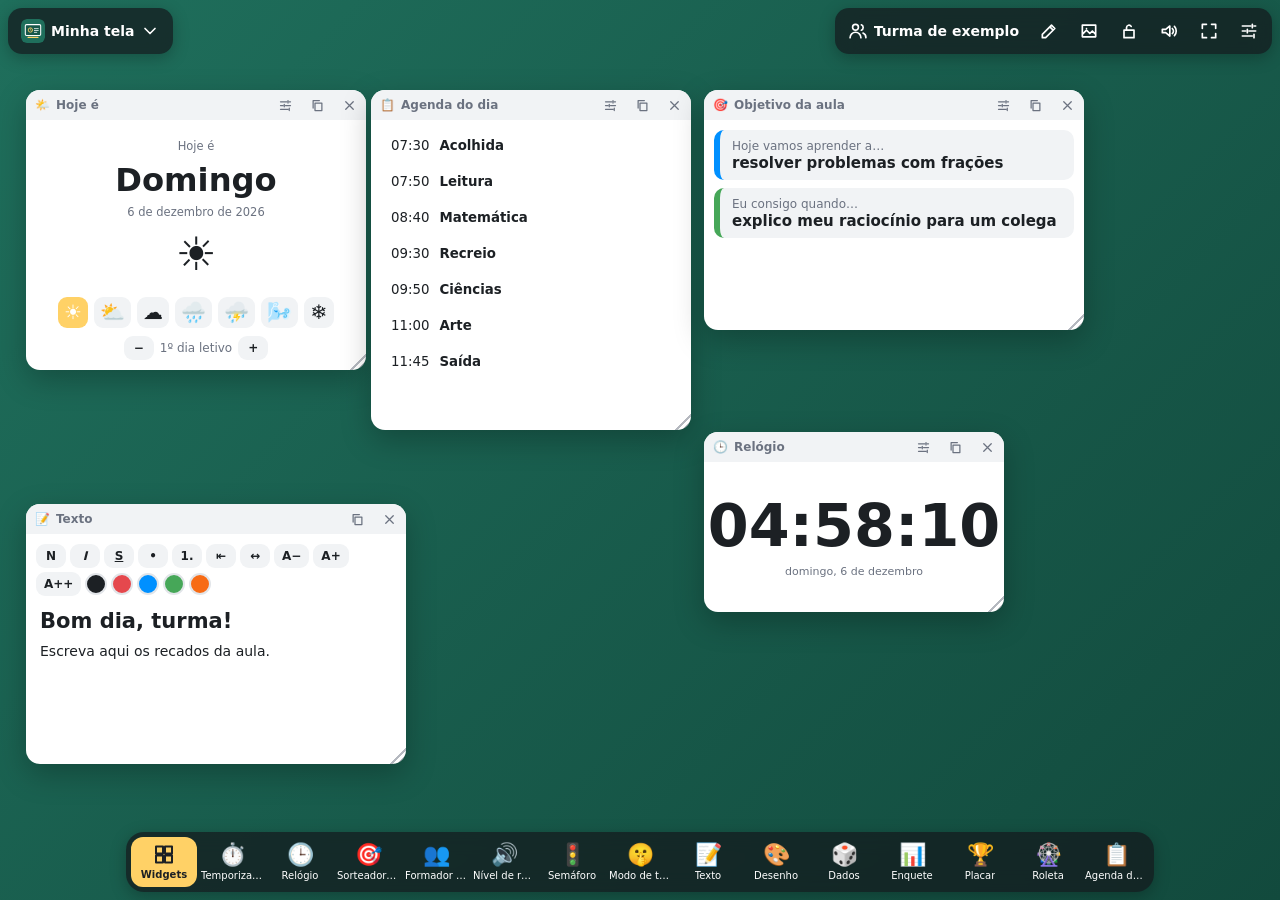
==== app/index.html @ fd41e733 "Lousa 1.0: 78 widgets, app de Windows, versao web e sincronizacao pelo Google Drive" ====
<!doctype html>
<html lang="pt-BR" data-theme="light">
<head>
<meta charset="utf-8">
<meta name="viewport" content="width=device-width, initial-scale=1, viewport-fit=cover, user-scalable=no">
<title>Lousa</title>
<meta name="description" content="Lousa — a tela da sala de aula: temporizador, sorteador, grupos, nível de ruído, enquetes, jogos e mais de 70 widgets.">
<meta name="theme-color" content="#1f6f5c">
<meta name="mobile-web-app-capable" content="yes">
<meta name="apple-mobile-web-app-capable" content="yes">
<meta name="apple-mobile-web-app-title" content="Lousa">
<link rel="manifest" href="manifest.webmanifest">
<link rel="icon" href="icons/icon-192.png">
<link rel="apple-touch-icon" href="icons/icon-192.png">
<link rel="stylesheet" href="app.css">
</head>
<body>
<div id="stage"></div>
<div id="top"></div>
<div id="dock"></div>
<div id="toast"></div>
<input type="file" id="filepick" hidden>
<script src="store.js"></script>
<script src="core.js"></script>
<script src="w-base.js"></script>
<script src="w-extra1.js"></script>
<script src="w-extra2.js"></script>
<script src="app.js"></script>
</body>
</html>
---- app/app.css ----
/* Lousa — estilos */
:root{--acc:#1f6f5c;--acc2:#ffd166;--card:#fff;--card2:#f1f3f5;--fg:#1c2024;--mut:#6b7280;--line:#e2e5e9;--sh:0 10px 30px rgba(0,0,0,.25);--r:14px}
html[data-theme=dark]{--card:#20262b;--card2:#2c343b;--fg:#eef1f4;--mut:#9aa4ae;--line:#3a424a;--acc:#2fa387}
*{box-sizing:border-box}
html,body{height:100%;margin:0;overflow:hidden;font:14px/1.35 system-ui,-apple-system,"Segoe UI",Roboto,sans-serif;color:#1c2024;background:#124a3d;-webkit-tap-highlight-color:transparent;overscroll-behavior:none}
button,input,select,textarea{font:inherit}
button{cursor:pointer}
.ic{width:20px;height:20px;fill:none;stroke:currentColor;stroke-width:2;stroke-linecap:round;stroke-linejoin:round;flex:none}
.grow{flex:1;min-width:0;min-height:0}
#stage{position:fixed;inset:0;overflow:hidden}

/* Barra e doca */
#top{position:fixed;top:8px;left:8px;right:8px;display:flex;gap:8px;z-index:8000;pointer-events:none}
.pill{pointer-events:auto;display:flex;align-items:center;gap:2px;padding:4px;border-radius:14px;background:rgba(20,24,28,.72);backdrop-filter:blur(10px);color:#fff;box-shadow:0 4px 16px rgba(0,0,0,.25)}
.tbtn{display:flex;align-items:center;gap:6px;border:0;background:none;color:#fff;padding:7px 9px;border-radius:10px;font-weight:600;max-width:46vw}
.tbtn:hover{background:rgba(255,255,255,.14)}
.tbtn.on{background:var(--acc2);color:#1c2024}
.tbtn.warn{color:#ff8f8f}
.tbtn span{overflow:hidden;text-overflow:ellipsis;white-space:nowrap}
.brand svg:first-child{width:24px;height:24px;border-radius:6px}
#dock{position:fixed;bottom:8px;left:50%;transform:translateX(-50%);max-width:calc(100vw - 16px);display:flex;gap:2px;padding:5px;border-radius:18px;background:rgba(20,24,28,.72);backdrop-filter:blur(10px);z-index:8000;overflow-x:auto;scrollbar-width:none;box-shadow:0 4px 16px rgba(0,0,0,.25)}
#dock::-webkit-scrollbar{display:none}
.dbtn{flex:none;width:66px;display:flex;flex-direction:column;align-items:center;gap:1px;border:0;background:none;color:#fff;padding:5px 2px;border-radius:12px}
.dbtn:hover{background:rgba(255,255,255,.14)}
.dbtn i{font-style:normal;font-size:22px;line-height:1.15}
.dbtn span{font-size:10px;max-width:100%;overflow:hidden;text-overflow:ellipsis;white-space:nowrap}
.dbtn.all{background:var(--acc2);color:#1c2024;font-weight:700}
.dbtn.all .ic{width:24px;height:25px}

/* Janelas dos widgets */
.win{position:absolute;display:flex;flex-direction:column;background:var(--card);color:var(--fg);border-radius:var(--r);box-shadow:var(--sh);overflow:hidden}
.win.active{box-shadow:var(--sh),0 0 0 2px rgba(255,255,255,.55)}
.win.moving{opacity:.92}
.whead{display:flex;align-items:center;gap:6px;height:30px;flex:none;padding:0 4px 0 9px;background:var(--card2);font-size:12px;font-weight:600;color:var(--mut);cursor:grab;touch-action:none;user-select:none}
.wname{flex:1;overflow:hidden;text-overflow:ellipsis;white-space:nowrap}
.wb{border:0;background:none;color:var(--mut);width:26px;height:26px;border-radius:7px;display:grid;place-items:center;padding:0}
.wb:hover{background:var(--line);color:var(--fg)}
.wb .ic{width:15px;height:15px}
.wbody{flex:1;min-height:0;position:relative;padding:10px;overflow:hidden;container-type:size}
.wbody.editing{overflow:auto}
.wres{position:absolute;right:0;bottom:0;width:18px;height:18px;cursor:nwse-resize;touch-action:none;background:linear-gradient(135deg,transparent 55%,var(--mut) 55%,var(--mut) 62%,transparent 62%,transparent 74%,var(--mut) 74%,var(--mut) 81%,transparent 81%);opacity:.5}
.win.bare{background:none;box-shadow:none}
.win.bare .whead,.win.bare .wres{opacity:0;transition:opacity .15s}
.win.bare.active .whead,.win.bare.active .wres,.win.bare:hover .whead{opacity:1}
.win.bare .whead{border-radius:10px}
.locked .wres,.locked [data-w=close]{display:none}
.locked .whead{cursor:default}

/* Peças comuns */
.fill{height:100%}
.col{display:flex;flex-direction:column;gap:8px}
.col.tight{gap:4px}
.row{display:flex;gap:6px;align-items:center}
.wrap{flex-wrap:wrap}
.end{justify-content:flex-end}
.cen{justify-content:center;text-align:center}
.center{height:100%;display:flex;align-items:center;justify-content:center;text-align:center}
.scroll{overflow:auto}
.big{font-weight:800;line-height:1.08}
.big small{font-size:.45em;font-weight:600}
.mono{font-variant-numeric:tabular-nums}
.cap::first-letter{text-transform:uppercase}
.muted{color:var(--mut);font-size:12px}
.sub{color:var(--mut);font-size:clamp(11px,5cqmin,26px)}
.q{font-size:clamp(14px,5.5cqmin,28px);line-height:1.2}
.ell{max-width:100%;overflow:hidden;text-overflow:ellipsis;white-space:nowrap}
.err{color:#e5484d}
.okc{color:#46a758;font-weight:700}
hr{border:0;border-top:1px solid var(--line);width:100%;margin:0}
.btn{display:inline-flex;align-items:center;justify-content:center;gap:6px;border:0;border-radius:10px;padding:8px 13px;background:var(--acc);color:#fff;font-weight:600;font-size:13px;text-decoration:none;white-space:nowrap}
.btn:hover{filter:brightness(1.08)}
.btn.ghost{background:var(--card2);color:var(--fg)}
.btn.danger{background:#e5484d}
.btn.sm{padding:5px 9px;font-size:12px}
.btn.xl{font-size:clamp(15px,9cqmin,30px);padding:.5em .9em}
.btn .ic{width:16px;height:16px}
.btn input[type=color]{width:26px;height:22px;border:0;padding:0;background:none}
.chip{border:0;border-radius:9px;min-width:30px;padding:4px 8px;background:var(--card2);color:var(--fg);font-weight:600;font-size:12px}
.chip.on{background:var(--acc);color:#fff}
.chip.past{opacity:.45;text-decoration:line-through}
.chip.plus{background:#46a758;color:#fff}
.chip.emo{font-size:20px;padding:2px 6px}
.chip.emo.on{background:var(--acc2)}
.chip.float{position:absolute;right:8px;bottom:8px;opacity:0;box-shadow:0 2px 8px rgba(0,0,0,.3)}
.win.active .float,.wbody:hover .float{opacity:1}
.icon{border:0;background:none;color:inherit;width:34px;height:34px;border-radius:9px;display:grid;place-items:center;flex:none}
.icon:hover{background:var(--card2)}
.inp,.wform input:not([type=checkbox]),.wform textarea,.wform select,select,.num{border:1px solid var(--line);border-radius:9px;padding:7px 9px;background:var(--card);color:var(--fg);min-width:0;max-width:100%}
textarea{resize:none}
.num{width:64px}
.dot{width:22px;height:22px;border-radius:50%;border:2px solid var(--line);padding:0;flex:none}
.dot.on{box-shadow:0 0 0 2px var(--card),0 0 0 4px var(--fg)}
.chk{display:flex;align-items:center;gap:6px;font-size:12px}
.wform{display:flex;flex-direction:column;gap:9px}
.wform label:not(.chk){display:flex;flex-direction:column;gap:3px;font-size:12px;color:var(--mut)}

/* Diálogos e avisos */
.modalwrap{position:fixed;inset:0;z-index:9500;background:rgba(10,14,18,.5);display:grid;place-items:center;padding:12px}
.modal{background:#fff;color:#1c2024;border-radius:18px;width:min(520px,100%);max-height:calc(100dvh - 24px);display:flex;flex-direction:column;box-shadow:var(--sh);--card:#fff;--card2:#f1f3f5;--fg:#1c2024;--mut:#6b7280;--line:#e2e5e9;--acc:#1f6f5c}
.modal.small{width:min(380px,100%)}
.modal.wide{width:min(820px,100%)}
.mhead{display:flex;align-items:center;padding:12px 12px 4px 18px}
.mhead h2{flex:1;margin:0;font-size:18px}
.mbody{padding:8px 18px 18px;overflow:auto;display:flex;flex-direction:column;gap:10px}
.mbody p{margin:0}
.mbody>label{font-weight:700;margin-top:8px}
.mbody h3{margin:8px 0 0;font-size:13px;color:var(--mut);text-transform:uppercase;letter-spacing:.04em}
#toast{position:fixed;left:50%;bottom:92px;transform:translate(-50%,20px);background:#1c2024;color:#fff;padding:10px 14px;border-radius:12px;z-index:9900;opacity:0;pointer-events:none;transition:.2s;display:flex;gap:12px;align-items:center;max-width:calc(100vw - 24px);box-shadow:var(--sh)}
#toast.on{opacity:1;transform:translate(-50%,0);pointer-events:auto}
#toast button{border:0;background:none;color:var(--acc2);font-weight:700}
.gbox{display:flex;flex-direction:column;gap:6px}
.ggrid{display:grid;grid-template-columns:repeat(auto-fill,minmax(148px,1fr));gap:6px}
.gitem{display:flex;background:var(--card2);border-radius:11px;overflow:hidden}
.gadd{flex:1;min-width:0;display:flex;align-items:center;gap:8px;border:0;background:none;padding:8px 4px 8px 10px;text-align:left;color:inherit}
.gadd i{font-style:normal;font-size:22px}
.gadd span{font-weight:600;font-size:13px;overflow:hidden;text-overflow:ellipsis}
.gitem:hover{background:#e4e8ec}
.gfav{border:0;background:none;color:#b6bcc4;padding:0 8px}
.gfav.on{color:#f5a623}
.gfav.on .ic{fill:#f5a623}
.list{display:flex;flex-direction:column;gap:6px}
.lrow{display:flex;align-items:center;gap:2px;border-radius:12px;background:var(--card2);padding:4px}
.lrow.on{box-shadow:inset 0 0 0 2px var(--acc)}
.lmain{flex:1;min-width:0;display:flex;align-items:center;gap:10px;border:0;background:none;text-align:left;color:inherit;padding:4px}
.lmain span{display:flex;flex-direction:column;min-width:0}
.lmain small{color:var(--mut)}
.thumb{width:54px;height:34px;border-radius:7px;flex:none;border:1px solid var(--line)}
.lcard{display:flex;flex-direction:column;gap:6px;padding:10px;border-radius:12px;background:var(--card2)}
.lcard.on{box-shadow:inset 0 0 0 2px var(--acc)}
.bggrid{display:grid;grid-template-columns:repeat(auto-fill,minmax(84px,1fr));gap:8px}
.bggrid button{height:56px;border-radius:10px;border:1px solid var(--line)}
#annot{position:fixed;inset:0;z-index:9000}
#annot canvas{width:100%;height:100%;cursor:crosshair}
.abar{position:absolute;top:8px;left:50%;transform:translateX(-50%);gap:6px;padding:6px 8px;max-width:calc(100vw - 16px);flex-wrap:wrap;justify-content:center}
.confetti{position:absolute;inset:0;pointer-events:none;overflow:hidden}
.confetti i{position:absolute;top:-12px;width:8px;height:12px;animation:fall linear forwards}
@keyframes fall{to{transform:translateY(700px) rotate(540deg);opacity:.2}}
@keyframes blink{50%{opacity:.35}}
@keyframes flip{from{transform:rotateY(0) scale(.7)}to{transform:rotateY(1080deg) scale(1)}}
@keyframes mq{to{transform:translateX(-100%)}}

/* Widgets */
.clk{flex:1;min-height:0;height:100%;max-width:100%}
.ringbox{position:relative}
.ring{position:absolute;inset:0;width:100%;height:100%}
.trk{fill:none;stroke:var(--card2);stroke-width:7}
.arc{fill:none;stroke:var(--acc);stroke-width:7;stroke-linecap:round;transition:stroke-dashoffset .25s linear}
.ringbox.red .arc{stroke:#e5484d}
.ringtxt{position:absolute;inset:0;display:grid;place-items:center;font-weight:800;font-size:17cqmin}
.wbody.over .ringtxt,.wbody.over [data-t]{color:#e5484d;animation:blink 1s infinite}
.laps{max-height:35%;font-size:13px;flex:none}
.laps div{display:flex;justify-content:space-between;gap:10px;padding:2px 4px}
.cdbox{display:flex;flex-direction:column;align-items:center;background:var(--card2);border-radius:12px;padding:6px 4px;width:22%}
.cdbox b{font-size:12cqw;line-height:1.1}
.cdbox span{font-size:11px;color:var(--mut)}
.cal{display:grid;grid-template-columns:repeat(7,1fr);grid-auto-rows:1fr;gap:2px;font-size:clamp(11px,4.5cqmin,22px);text-align:center}
.cal i{font-style:normal;color:var(--mut);font-size:.8em;align-self:center}
.cday{border:0;background:none;color:inherit;border-radius:8px;padding:0}
.cday:hover{background:var(--card2)}
.cday.mark{box-shadow:inset 0 -3px 0 #f76b15}
.cday.today{background:var(--acc);color:#fff;font-weight:800}
.tt{border-collapse:collapse;width:100%;font-size:clamp(11px,3cqw,20px)}
.tt th,.tt td{border:1px solid var(--line);padding:5px 6px;text-align:center}
.tt th{background:var(--card2)}
.tt .now{background:color-mix(in srgb,var(--acc2) 45%,var(--card))}
.dicebox{display:flex;gap:4%;align-items:center;justify-content:center;flex-wrap:wrap}
.die{width:min(calc(84% / var(--n)),58cqh);aspect-ratio:1;background:#fff;border-radius:16%;display:grid;grid-template:repeat(3,1fr)/repeat(3,1fr);padding:11%;box-shadow:inset 0 0 0 2px #d5d9de,0 3px 8px rgba(0,0,0,.2)}
.die i{border-radius:50%;margin:10%}
.die i.on{background:#1c2024}
.die.num{display:grid;place-items:center;padding:0;grid-template:none}
.die.num b{font-size:min(9cqw,24cqh);color:#1c2024}
.gridg{display:grid;grid-template-columns:repeat(auto-fill,minmax(118px,1fr));gap:8px;align-content:start}
.gcard{border-top:5px solid var(--c);background:var(--card2);border-radius:10px;padding:6px 10px;display:flex;flex-direction:column;font-size:14px}
.board{background:var(--card2);border-radius:8px;padding:3px}
.seats{display:grid;grid-template-columns:repeat(var(--n),1fr);gap:6px;align-content:start}
.seat{border:0;border-radius:8px;background:#ffe9b8;color:#432;padding:8px 2px;font-weight:600;font-size:12px;min-height:38px;overflow:hidden}
.seat.sel{outline:3px solid var(--acc)}
.seat.empty{background:var(--card2)}
.meter{position:relative;background:var(--card2);border-radius:12px;overflow:hidden}
.mfill{position:absolute;left:0;right:0;bottom:0;height:0;background:linear-gradient(0deg,#46a758,#ffc53d)}
.mfill.hot{background:#e5484d}
.mlim{position:absolute;left:0;right:0;border-top:3px dashed var(--fg)}
.tlight{height:100%;background:#1c2024;border-radius:18px;display:flex;flex-direction:column;align-items:center;justify-content:space-evenly;padding:6%}
.tlight button{height:27%;aspect-ratio:1;border-radius:50%;border:0;background:var(--c);opacity:.2}
.tlight button.on{opacity:1;box-shadow:0 0 28px var(--c)}
.pbar{flex:1;min-height:34px;display:flex;justify-content:space-between;align-items:center;gap:8px;border:0;border-radius:10px;padding:4px 12px;color:inherit;font-size:clamp(13px,4.6cqmin,22px);text-align:left;background:linear-gradient(90deg,color-mix(in srgb,var(--c) 45%,var(--card)) var(--p),var(--card2) var(--p))}
.teams{align-items:stretch}
.team{flex:1;min-width:0;display:flex;flex-direction:column;align-items:center;justify-content:center;gap:4px;border-radius:14px;background:color-mix(in srgb,var(--c) 15%,var(--card));border:3px solid transparent}
.team.lead{border-color:var(--c)}
.team>b{font-size:24cqmin;line-height:1;color:var(--c)}
.tname{border:0;background:none;font-weight:700;color:inherit;max-width:100%;overflow:hidden;text-overflow:ellipsis}
.task{display:flex;gap:8px;align-items:center;padding:3px 0}
.task.done span{text-decoration:line-through;opacity:.5}
.tick{width:24px;height:24px;border-radius:7px;border:2px solid var(--acc);background:none;color:#fff;font-weight:800;flex:none;padding:0}
.done .tick{background:var(--acc)}
.mini{border:0;background:none;color:var(--mut);font-size:18px}
.tbar{gap:4px}
.pt{display:block;border-radius:50%;background:currentColor;margin:auto}
.rich{outline:0;padding:4px;font-size:clamp(14px,5cqmin,30px);line-height:1.3}
.rich h2{margin:0 0 .3em}
.rich p{margin:0 0 .4em}
.cvbox{position:relative;background:#fff;border-radius:10px;overflow:hidden;box-shadow:inset 0 0 0 1px var(--line)}
.cvbox canvas{position:absolute;inset:0;width:100%;height:100%;cursor:crosshair}
.cvbox.dark{background:#000}
.cvbox video{width:100%;height:100%;object-fit:contain}
.fillimg{position:absolute;inset:0;width:100%;height:100%;border:0;background:#000}
img.fillimg{background:none}
.qrbox{display:flex;justify-content:center}
.qr{height:100%;max-width:100%;border-radius:6px}
.stk{display:grid;grid-template-columns:repeat(auto-fill,minmax(32px,1fr));gap:2px;background:var(--card);border-radius:10px;padding:4px}
.stk button{border:0;background:none;font-size:20px;padding:2px}
.ttt{display:grid;grid-template:repeat(3,1fr)/repeat(3,1fr);gap:6px}
.ttt button{border:0;border-radius:12px;background:var(--card2);font-size:22cqmin;font-weight:800;line-height:1;padding:0}
.ttt .X{color:#e5484d}
.ttt .O{color:#0090ff}
.ttt .hit{background:var(--acc2)}
.gal{height:100%;max-width:38%;fill:none;stroke:currentColor;stroke-width:3;stroke-linecap:round;stroke-linejoin:round}
.hword{display:flex;flex-wrap:wrap;gap:5px;justify-content:center}
.hword i{font-style:normal;font-weight:800;font-size:clamp(16px,6cqw,40px);border-bottom:3px solid currentColor;min-width:.9em;height:1.3em;text-align:center}
.hword .sp{border:0}
.keys{display:grid;grid-template-columns:repeat(13,1fr);gap:3px}
.keys button{border:0;border-radius:6px;padding:6px 0;background:var(--card2);font-weight:700;color:inherit}
.keys .ok{background:#46a758;color:#fff}
.keys .no{background:#e5484d;color:#fff;opacity:.5}
.hg{width:100%}
.beats{gap:10px}
.beats i{width:16px;height:16px;border-radius:50%;background:var(--card2)}
.beats i.on{background:#e5484d;transform:scale(1.35)}
input[type=range]{accent-color:var(--acc);min-width:0}
.rules{margin:0;padding-left:20px;font-size:13px}
.prog{height:10px;background:var(--card2);border-radius:5px;overflow:hidden;flex:none}
.prog i{display:block;height:100%;width:0;background:var(--acc)}
.wheelbox{display:flex;justify-content:center}
.wheelbox svg{height:100%;max-width:100%}
.wheel{transform-origin:50px 50px}
.coin{font-size:30cqmin;width:1.5em;height:1.5em;border-radius:50%;background:radial-gradient(circle at 30% 30%,#ffe58a,#f0b429);display:grid;place-items:center;box-shadow:inset 0 0 0 .07em #c98a00;line-height:1}
.coin.flip{animation:flip .6s}
.olist{margin:0;padding-left:30px;font-size:clamp(14px,5cqmin,26px)}
.olist .past{opacity:.4;text-decoration:line-through}
.olist .now{font-weight:800;color:var(--acc)}
.ball{width:64px;height:64px;flex:none;border-radius:50%;background:#e5484d;color:#fff;font-size:28px;font-weight:800;display:grid;place-items:center}
.bgrid{display:grid;grid-template-columns:repeat(var(--n),1fr);grid-auto-rows:1fr;gap:3px}
.bgrid i{font-style:normal;display:grid;place-items:center;background:var(--card2);border-radius:6px;font-size:clamp(9px,3.4cqmin,18px);opacity:.55}
.bgrid .on{background:var(--acc);color:#fff;opacity:1}
.bgrid .last{background:#e5484d}
.jobrow{display:flex;justify-content:space-between;gap:8px;align-items:center;padding:6px 10px;background:var(--card2);border-radius:9px}
.pts{min-width:2em;text-align:center}
.chips{display:flex;flex-wrap:wrap;gap:6px;align-content:flex-start}
.nchip{border:0;border-radius:16px;padding:6px 12px;background:#d9f2df;color:#143;font-weight:600;font-size:13px}
.nchip.off{background:#fde0e0;color:#733;text-decoration:line-through}
.nchip.out{background:#ffe6b3;color:#532}
.vrow{flex:1;min-height:0;display:flex;align-items:center;gap:10px;border:0;border-radius:10px;background:var(--card2);opacity:.55;padding:0 12px;font-size:clamp(13px,5.5cqmin,26px);color:inherit;text-align:left}
.vrow b{background:var(--c);color:#fff;width:1.7em;height:1.7em;border-radius:50%;display:grid;place-items:center;flex:none}
.vrow.on{opacity:1;background:var(--c);color:#fff;font-weight:700}
.vrow.on b{background:#fff;color:var(--c)}
.jar{position:relative;border:4px solid var(--fg);border-top:0;border-radius:0 0 28px 28px;margin:0 16%;overflow:hidden;display:flex;align-items:flex-end}
.jfill{position:absolute;left:0;right:0;bottom:0;background:#ffe9a8;transition:height .4s}
.jar span{position:relative;font-size:18px;line-height:1.15;padding:6px;word-break:break-all}
.ag{display:flex;gap:10px;align-items:center;padding:7px 10px;border-radius:10px;font-size:clamp(13px,4.6cqmin,24px)}
.ag.now{background:var(--acc);color:#fff}
.ag.past{opacity:.45;text-decoration:line-through}
.ag i{margin-left:auto;font-size:11px;font-style:normal;background:var(--acc2);color:#1c2024;border-radius:9px;padding:1px 7px}
.objc{border-left:6px solid var(--c);background:var(--card2);border-radius:10px;padding:8px 12px;display:flex;flex-direction:column}
.objc span{font-size:12px;color:var(--mut)}
.objc b{font-size:clamp(15px,6cqmin,34px);line-height:1.2}
.mq{height:100%;display:flex;align-items:center;overflow:hidden;white-space:nowrap}
.mq span{display:inline-block;padding-left:100cqw;font-size:55cqh;font-weight:800;animation:mq linear infinite}
.moods{align-items:stretch}
.moods button{flex:1;min-width:0;display:flex;flex-direction:column;align-items:center;justify-content:center;border:0;background:var(--card2);border-radius:12px;color:inherit;padding:2px}
.moods span{font-size:10cqw;line-height:1.1}
.moods small{font-size:10px;text-align:center}
.bubble{width:62cqmin;aspect-ratio:1;border-radius:50%;background:radial-gradient(circle at 35% 30%,#bfe9ff,#3f9cf5);display:grid;place-items:center;color:#fff;font-weight:700;font-size:7cqmin;transition:transform .12s linear}
.cdisp{background:var(--card2);border-radius:10px;padding:8px 12px;text-align:right;font-size:28px;font-weight:700;overflow:hidden;white-space:nowrap;flex:none}
.ckeys{display:grid;grid-template-columns:repeat(4,1fr);grid-auto-rows:1fr;gap:6px}
.ckeys button{border:0;border-radius:10px;font-size:20px;font-weight:600;background:var(--card2);color:inherit}
.ckeys .op{background:color-mix(in srgb,var(--acc) 22%,var(--card2))}
.ckeys .eq{background:var(--acc);color:#fff}
.nl{cursor:pointer}
.nl circle{fill:var(--card);stroke:currentColor;stroke-width:2}
.nl.on circle{fill:#e5484d;stroke:#e5484d}
.frac{width:100%}
.frac path,.frac rect,.frac circle{fill:var(--card2);stroke:var(--fg);stroke-width:.8}
.frac .on{fill:#f76b15}
.fr{display:inline-flex;flex-direction:column;align-items:center;font-size:22px;line-height:1.15}
.fr b:first-child{border-bottom:3px solid currentColor;padding:0 6px}
.tab{display:grid;grid-template-rows:repeat(10,1fr);gap:3px}
.tab button{display:flex;justify-content:center;align-items:center;gap:8px;border:0;background:var(--card2);border-radius:8px;font-size:clamp(13px,4.4cqmin,26px);color:inherit;padding:0}
.hgrid{display:grid;grid-template-columns:repeat(10,1fr);grid-auto-rows:1fr;gap:2px}
.hgrid button{border:0;background:var(--card2);border-radius:5px;font-size:clamp(9px,3.2cqmin,18px);color:inherit;padding:0}
.hgrid .on{background:#f76b15;color:#fff}
.mtable{display:flex;flex-wrap:wrap;gap:6px;align-content:flex-start;background:var(--card2);border-radius:12px;padding:8px}
.note{border:0;background:#b7e3c0;color:#143;border-radius:6px;padding:10px 16px;font-weight:800;box-shadow:inset 0 0 0 2px #5aa56b}
.coinm{border:0;width:46px;height:46px;border-radius:50%;background:#e8c56a;font-weight:800;color:#432;box-shadow:inset 0 0 0 2px #b8902c;padding:0;font-size:12px}
.note.sm{padding:6px 9px;font-size:12px}
.coinm.sm{width:36px;height:36px;font-size:10px}
.bars{display:flex;align-items:stretch;gap:8px}
.bars div{flex:1;min-width:0;display:flex;flex-direction:column;justify-content:flex-end;align-items:center}
.bars i{width:100%;border-radius:6px 6px 0 0;min-height:2px;height:calc((100% - 44px)*var(--v))}
.bars span{font-size:12px;max-width:100%;overflow:hidden;text-overflow:ellipsis;white-space:nowrap}
.sw{display:inline-block;width:10px;height:10px;border-radius:3px;margin-right:5px}
.tiles{display:flex;flex-wrap:wrap;gap:6px;justify-content:center}
.tiles i{font-style:normal;font-weight:800;font-size:clamp(20px,8cqw,60px);background:var(--acc2);color:#1c2024;border-radius:8px;min-width:1.3em;text-align:center;padding:.1em 0}
.tiles .ok{background:#46a758;color:#fff}
.wsg{display:grid;grid-template-columns:repeat(var(--n),1fr);grid-auto-rows:1fr}
.wsg button{border:0;background:none;font-weight:700;font-size:clamp(10px,3.6cqmin,24px);color:inherit;border-radius:4px;padding:0}
.wsg .on{background:var(--acc2);color:#1c2024}
.wsg .ans{box-shadow:inset 0 0 0 2px #e5484d}
.wsl{width:26%;font-size:12px;flex:none}
.found{text-decoration:line-through;color:#46a758}
.blur{filter:blur(7px)}
.sdice{align-items:stretch}
.sdice div{flex:1;min-width:0;display:flex;flex-direction:column;align-items:center;justify-content:center;background:var(--card2);border-radius:14px}
.sdice span{font-size:12cqw;line-height:1.15}
.fcard{border:0;border-radius:14px;background:var(--card2);color:inherit;font-size:clamp(16px,9cqmin,48px);display:flex;flex-direction:column;align-items:center;justify-content:center;gap:8px;padding:12px}
.fcard small{font-size:11px;color:var(--mut)}
.fcard.back{background:#dff3e4;color:#143}
.piano{position:relative;display:flex;height:100%;touch-action:none;user-select:none}
.wk{flex:1;background:#fff;border:1px solid #1c2024;border-radius:0 0 8px 8px;display:flex;align-items:flex-end;justify-content:center;padding:0 0 8px;color:#666;font-size:12px}
.bk{position:absolute;top:0;width:6%;height:60%;background:#1c2024;border-radius:0 0 6px 6px;border:0;padding:0}
.wk.hit{background:var(--acc2)}
.bk.hit{background:#555}
.memo{display:grid;grid-template-columns:repeat(var(--n),1fr);grid-auto-rows:1fr;gap:6px}
.memo button{border:0;border-radius:10px;background:var(--acc);font-size:clamp(18px,9cqmin,48px);padding:0;line-height:1}
.memo .up{background:var(--card2)}
.memo .ok{background:#d9f2df}
.qopts{display:grid;grid-template-columns:1fr 1fr;grid-auto-rows:1fr;gap:8px}
.qopts button{border:0;background:var(--c);color:#fff;font-weight:700;border-radius:12px;font-size:clamp(14px,5cqmin,28px);padding:4px}
.qopts .ok{background:#46a758;box-shadow:0 0 0 4px color-mix(in srgb,#46a758 40%,transparent)}
.qopts .no{background:#e5484d;opacity:.5}
.stickyt{border:0;background:none;outline:0;color:#3a3320;font-size:clamp(14px,7cqmin,30px);line-height:1.25}

@media (max-width:640px){
  .hidesm{display:none!important}
  .dbtn{width:52px}
  .dbtn span{display:none}
  .dbtn.all span{display:block}
  .tbtn{padding:6px;gap:4px}
  .tbtn .ic{width:18px;height:18px}
  .brand span{max-width:20vw}
  #top{left:6px;right:6px;gap:4px}
  #toast{bottom:76px}
}
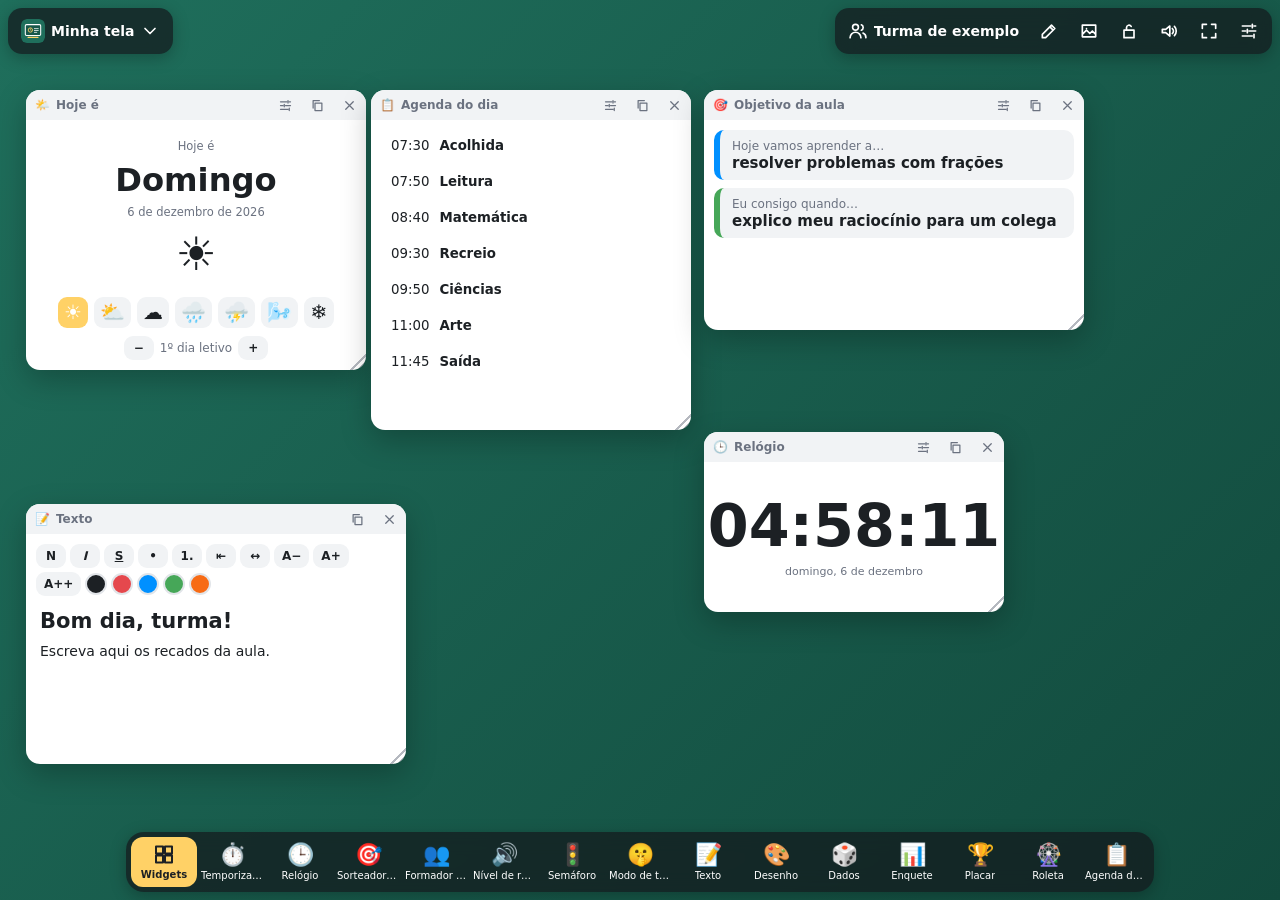
==== commit 5620e962: "Sincronização pela conta Google no site e no celular" ====
--- a/app/index.html
+++ b/app/index.html
@@ -20,6 +20,7 @@
 <div id="dock"></div>
 <div id="toast"></div>
 <input type="file" id="filepick" hidden>
+<script src="gsync.js" data-app="lousa"></script>
 <script src="store.js"></script>
 <script src="core.js"></script>
 <script src="w-base.js"></script>
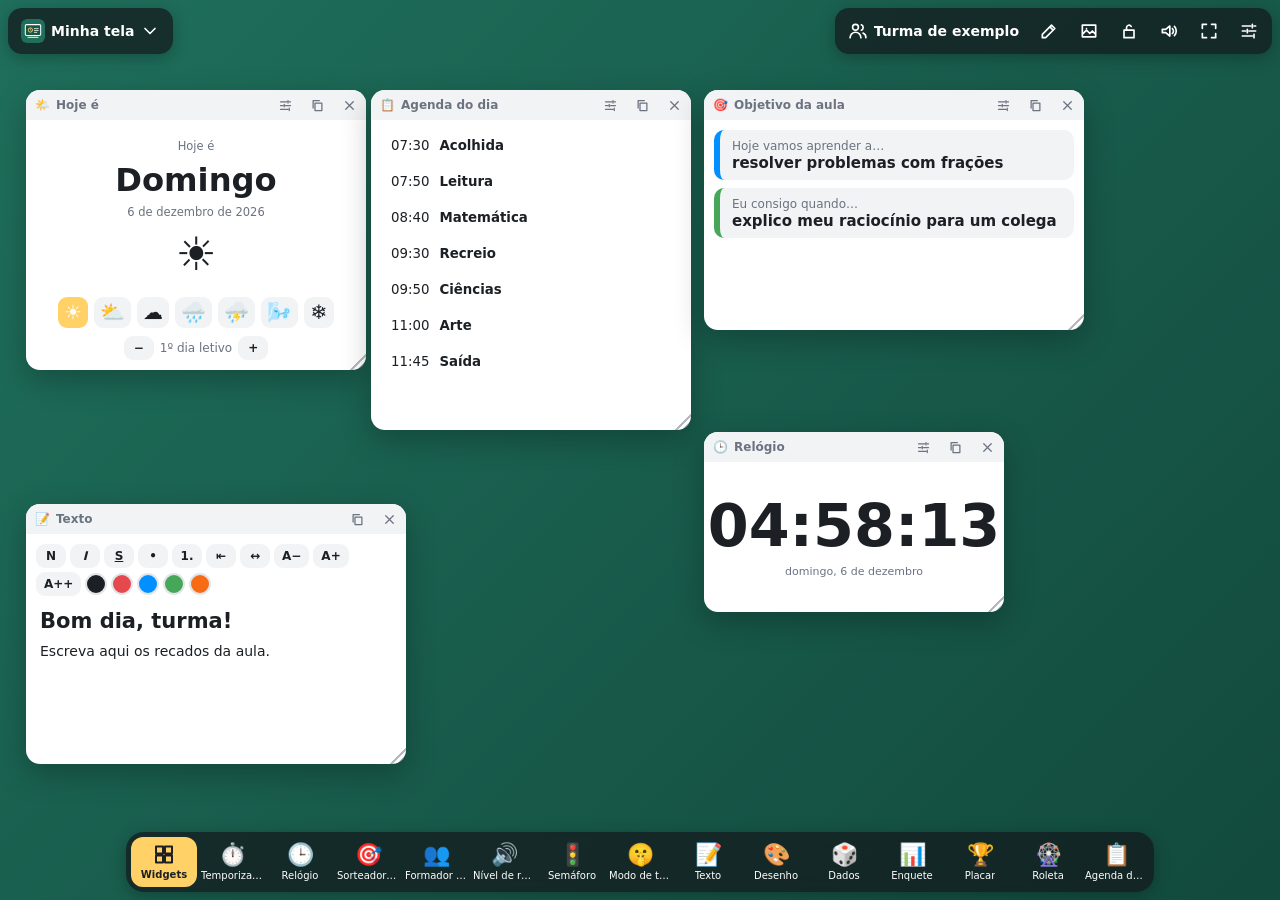
==== commit 2363d8b0: "Elo: vínculos do Workspace dentro do app (aba de vínculos, abrir direto no item, cópias espelhadas)" ====
--- a/app/index.html
+++ b/app/index.html
@@ -27,5 +27,6 @@
 <script src="w-extra1.js"></script>
 <script src="w-extra2.js"></script>
 <script src="app.js"></script>
+<script src="elo.js" data-app="lousa"></script>
 </body>
 </html>
